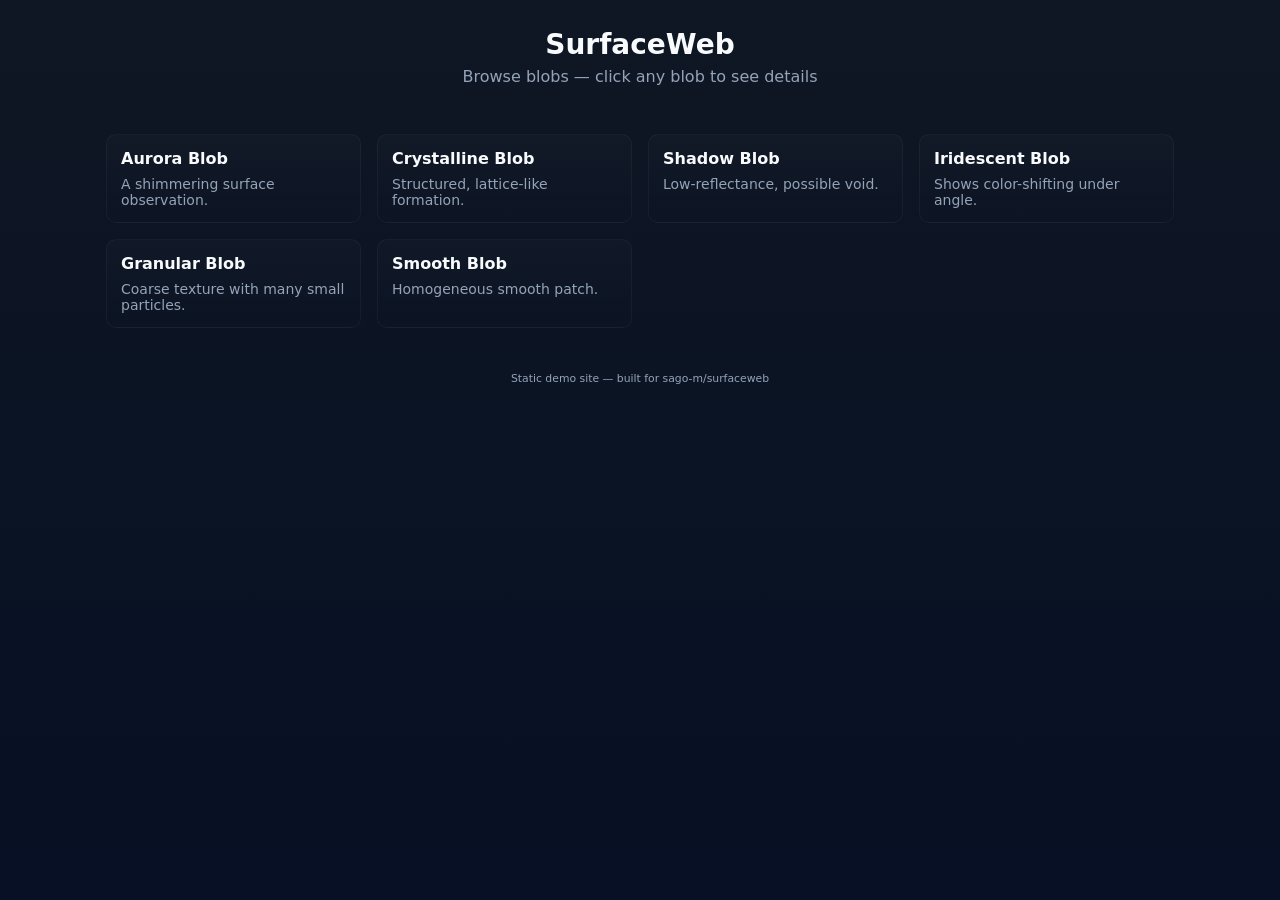
==== index.html @ c06bac4c "Add static two-page blobs website (landing + blob detail)" ====
<!doctype html>
<html lang="en">
<head>
  <meta charset="utf-8" />
  <meta name="viewport" content="width=device-width,initial-scale=1" />
  <title>SurfaceWeb — Blobs</title>
  <link rel="stylesheet" href="/css/styles.css" />
</head>
<body>
  <header class="site-header">
    <h1>SurfaceWeb</h1>
    <p class="tagline">Browse blobs — click any blob to see details</p>
  </header>

  <main class="container">
    <section id="blobs" class="grid"></section>
  </main>

  <footer class="site-footer">
    <small>Static demo site — built for sago-m/surfaceweb</small>
  </footer>

  <script src="/js/main.js"></script>
</body>
</html>
---- css/styles.css ----
/* Simple responsive styles for the blobs demo */
:root{
  --bg:#0f1724;
  --card:#0b1220;
  --muted:#94a3b8;
  --accent:#38bdf8;
  --white:#f8fafc;
}
*{box-sizing:border-box}
html,body{height:100%}
body{
  margin:0;
  font-family:Inter,Segoe UI,Roboto,system-ui,-apple-system,"Helvetica Neue",Arial;
  background:linear-gradient(180deg,var(--bg),#071024);
  color:var(--white);
}
.container{max-width:1100px;margin:24px auto;padding:0 16px}
.site-header{padding:28px 16px 8px;text-align:center}
.site-header h1{margin:0;font-size:28px}
.tagline{color:var(--muted);margin-top:6px}
.grid{
  display:grid;
  grid-template-columns:repeat(auto-fill,minmax(220px,1fr));
  gap:16px;
  margin-top:20px;
}
.card{
  background:linear-gradient(180deg,rgba(255,255,255,0.02),transparent);
  border:1px solid rgba(255,255,255,0.04);
  padding:14px;
  border-radius:10px;
  text-decoration:none;color:inherit;display:block;
  transition:transform .12s ease,box-shadow .12s ease;
}
.card:hover{transform:translateY(-6px);box-shadow:0 8px 30px rgba(2,6,23,0.6)}
.card .title{font-weight:600;margin-bottom:8px}
.card .summary{color:var(--muted);font-size:14px}
.blob-detail{background:var(--card);padding:18px;border-radius:10px;border:1px solid rgba(255,255,255,0.03)}
.blob-meta{color:var(--muted);font-size:13px;margin-bottom:12px}
.back-link{display:inline-block;margin-top:8px;color:var(--accent);text-decoration:none}
.site-footer{text-align:center;padding:18px 8px;color:var(--muted);font-size:13px}
@media (max-width:420px){.site-header h1{font-size:20px}}
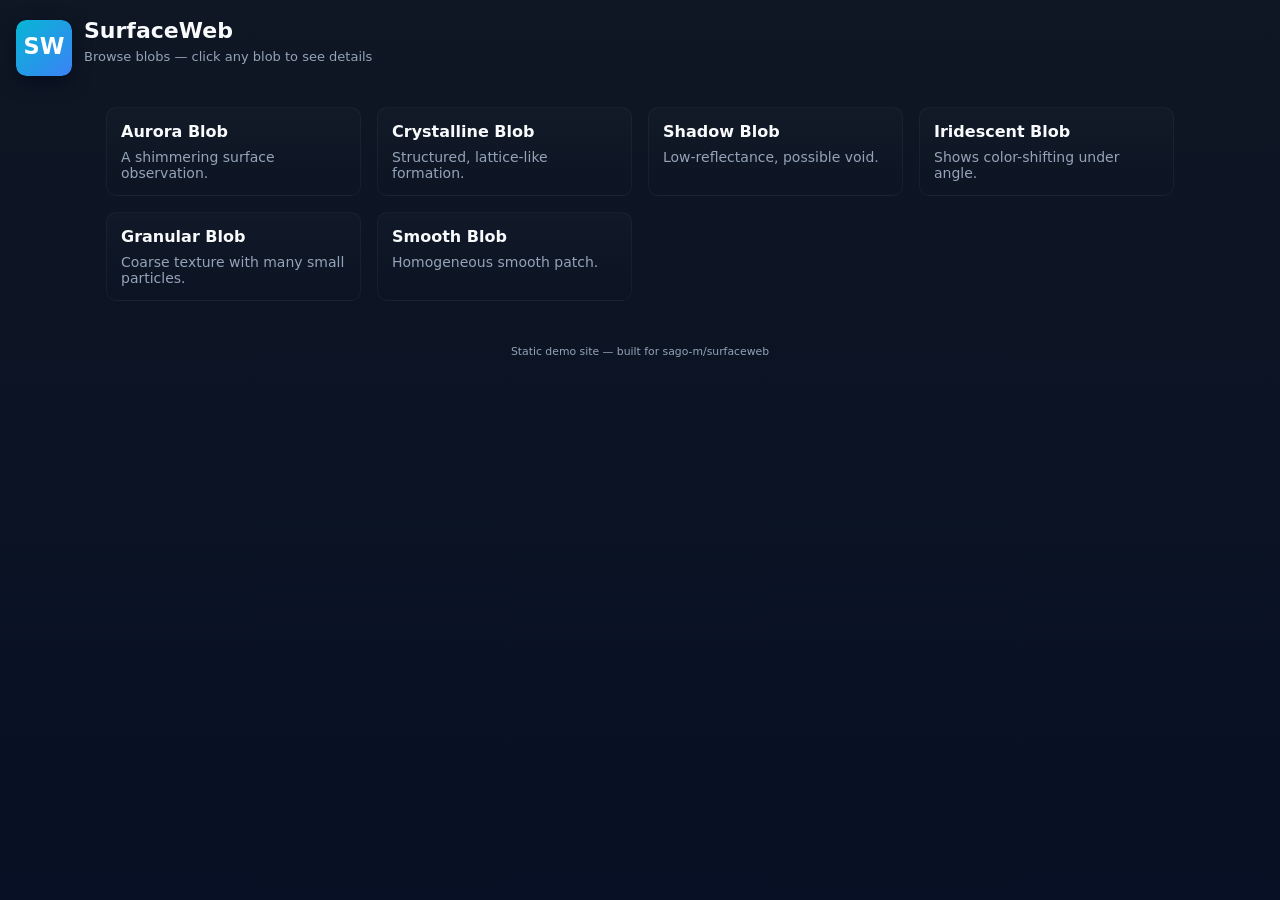
==== commit e85f0b1f: "Add SurfaceWeb logo and header styling" ====
--- a/index.html
+++ b/index.html
@@ -4,12 +4,18 @@
   <meta charset="utf-8" />
   <meta name="viewport" content="width=device-width,initial-scale=1" />
   <title>SurfaceWeb — Blobs</title>
-  <link rel="stylesheet" href="/css/styles.css" />
+  <link rel="icon" href="assets/logo.svg" />
+  <link rel="stylesheet" href="css/styles.css" />
 </head>
 <body>
   <header class="site-header">
-    <h1>SurfaceWeb</h1>
-    <p class="tagline">Browse blobs — click any blob to see details</p>
+    <a class="brand" href="index.html" aria-label="SurfaceWeb home">
+      <img class="logo" src="assets/logo.svg" alt="SurfaceWeb logo" />
+      <div class="brand-text">
+        <h1>SurfaceWeb</h1>
+        <p class="tagline">Browse blobs — click any blob to see details</p>
+      </div>
+    </a>
   </header>
 
   <main class="container">
@@ -20,6 +26,6 @@
     <small>Static demo site — built for sago-m/surfaceweb</small>
   </footer>
 
-  <script src="/js/main.js"></script>
+  <script src="js/main.js"></script>
 </body>
 </html>
--- a/css/styles.css
+++ b/css/styles.css
@@ -15,9 +15,11 @@
   color:var(--white);
 }
 .container{max-width:1100px;margin:24px auto;padding:0 16px}
-.site-header{padding:28px 16px 8px;text-align:center}
-.site-header h1{margin:0;font-size:28px}
-.tagline{color:var(--muted);margin-top:6px}
+.site-header{padding:18px 16px 6px;}
+.site-header .brand{display:flex;align-items:center;gap:12px;text-decoration:none;color:inherit}
+.logo{width:56px;height:56px;flex:0 0 56px;border-radius:10px;box-shadow:0 6px 18px rgba(2,6,23,0.6)}
+.brand-text h1{margin:0;font-size:22px}
+.brand-text .tagline{color:var(--muted);margin-top:6px;font-size:13px}
 .grid{
   display:grid;
   grid-template-columns:repeat(auto-fill,minmax(220px,1fr));
@@ -39,4 +41,7 @@
 .blob-meta{color:var(--muted);font-size:13px;margin-bottom:12px}
 .back-link{display:inline-block;margin-top:8px;color:var(--accent);text-decoration:none}
 .site-footer{text-align:center;padding:18px 8px;color:var(--muted);font-size:13px}
-@media (max-width:420px){.site-header h1{font-size:20px}}
+@media (max-width:720px){
+  .brand-text h1{font-size:18px}
+}
+@media (max-width:420px){.brand-text h1{font-size:16px}.logo{width:44px;height:44px}}
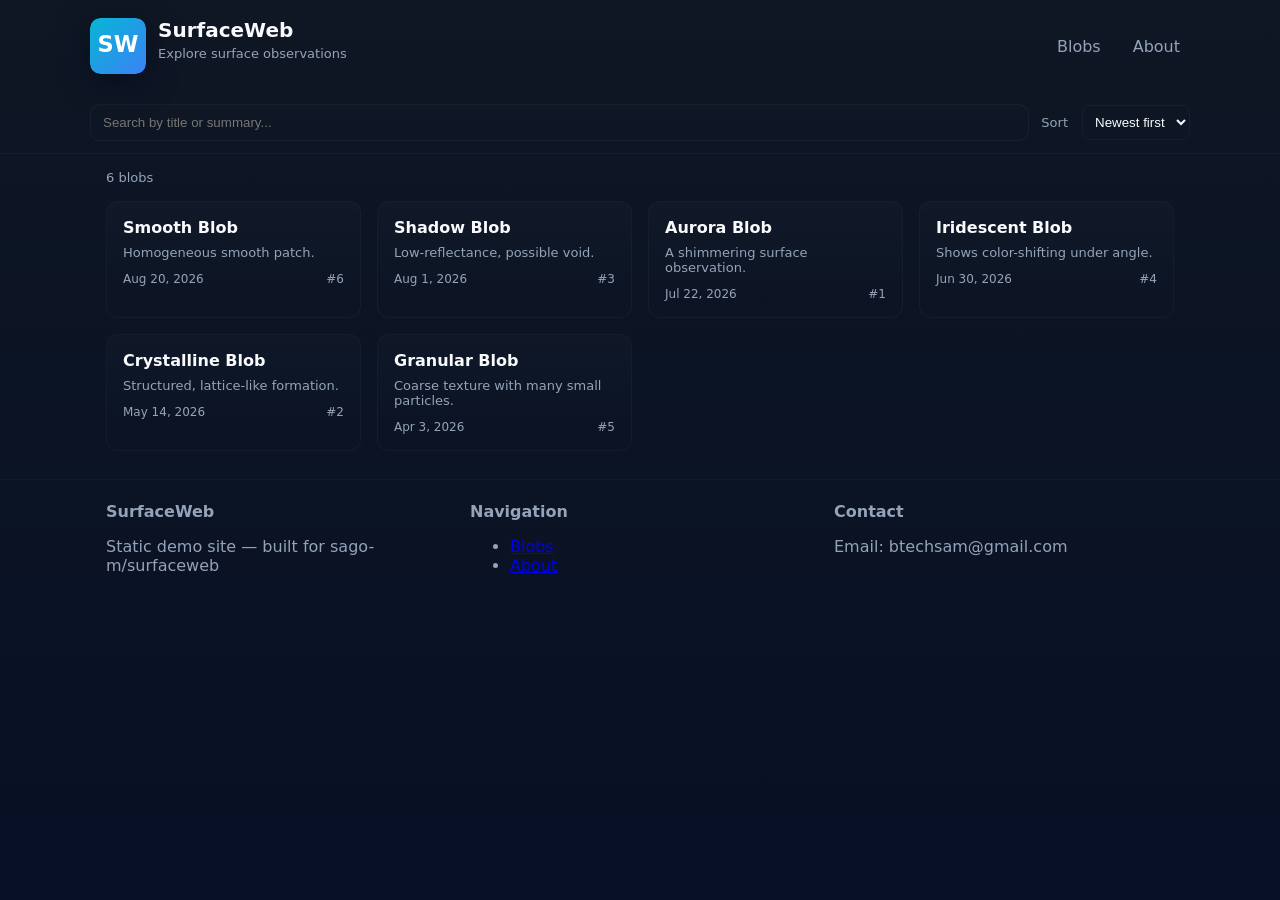
==== commit 7b161531: "Enrich UI with header/footer, add search and sorting by published date" ====
--- a/index.html
+++ b/index.html
@@ -9,21 +9,62 @@
 </head>
 <body>
   <header class="site-header">
-    <a class="brand" href="index.html" aria-label="SurfaceWeb home">
-      <img class="logo" src="assets/logo.svg" alt="SurfaceWeb logo" />
-      <div class="brand-text">
-        <h1>SurfaceWeb</h1>
-        <p class="tagline">Browse blobs — click any blob to see details</p>
+    <div class="container header-inner">
+      <a class="brand" href="index.html" aria-label="SurfaceWeb home">
+        <img class="logo" src="assets/logo.svg" alt="SurfaceWeb logo" />
+        <div class="brand-text">
+          <h1>SurfaceWeb</h1>
+          <p class="tagline">Explore surface observations</p>
+        </div>
+      </a>
+
+      <nav class="main-nav" aria-label="Main navigation">
+        <a href="index.html" class="nav-link">Blobs</a>
+        <a href="#" class="nav-link">About</a>
+      </nav>
+    </div>
+
+    <div class="container header-toolbar">
+      <div class="toolbar-left">
+        <label for="search" class="visually-hidden">Search blobs</label>
+        <input id="search" type="search" placeholder="Search by title or summary..." />
       </div>
-    </a>
+      <div class="toolbar-right">
+        <label for="sort" class="sort-label">Sort</label>
+        <select id="sort" aria-label="Sort blobs">
+          <option value="newest">Newest first</option>
+          <option value="oldest">Oldest first</option>
+          <option value="title-asc">Title A–Z</option>
+        </select>
+      </div>
+    </div>
   </header>
 
   <main class="container">
-    <section id="blobs" class="grid"></section>
+    <div class="results-header">
+      <div id="result-count" class="result-count"></div>
+    </div>
+    <section id="blobs" class="grid" aria-live="polite"></section>
   </main>
 
   <footer class="site-footer">
-    <small>Static demo site — built for sago-m/surfaceweb</small>
+    <div class="container footer-inner">
+      <div class="footer-col">
+        <h4>SurfaceWeb</h4>
+        <p class="muted">Static demo site — built for sago-m/surfaceweb</p>
+      </div>
+      <div class="footer-col">
+        <h4>Navigation</h4>
+        <ul>
+          <li><a href="index.html">Blobs</a></li>
+          <li><a href="#">About</a></li>
+        </ul>
+      </div>
+      <div class="footer-col">
+        <h4>Contact</h4>
+        <p class="muted">Email: btechsam@gmail.com</p>
+      </div>
+    </div>
   </footer>
 
   <script src="js/main.js"></script>
--- a/css/styles.css
+++ b/css/styles.css
@@ -1,10 +1,13 @@
-/* Simple responsive styles for the blobs demo */
+/* Modern enriched UI styles for SurfaceWeb */
 :root{
   --bg:#0f1724;
+  --surface:#071028;
   --card:#0b1220;
   --muted:#94a3b8;
   --accent:#38bdf8;
+  --accent-2:#06b6d4;
   --white:#f8fafc;
+  --glass: rgba(255,255,255,0.03);
 }
 *{box-sizing:border-box}
 html,body{height:100%}
@@ -13,35 +16,57 @@
   font-family:Inter,Segoe UI,Roboto,system-ui,-apple-system,"Helvetica Neue",Arial;
   background:linear-gradient(180deg,var(--bg),#071024);
   color:var(--white);
+  -webkit-font-smoothing:antialiased;
+  -moz-osx-font-smoothing:grayscale;
 }
-.container{max-width:1100px;margin:24px auto;padding:0 16px}
-.site-header{padding:18px 16px 6px;}
-.site-header .brand{display:flex;align-items:center;gap:12px;text-decoration:none;color:inherit}
-.logo{width:56px;height:56px;flex:0 0 56px;border-radius:10px;box-shadow:0 6px 18px rgba(2,6,23,0.6)}
-.brand-text h1{margin:0;font-size:22px}
-.brand-text .tagline{color:var(--muted);margin-top:6px;font-size:13px}
+.container{max-width:1100px;margin:0 auto;padding:0 16px}
+.header-inner{display:flex;align-items:center;justify-content:space-between;padding:18px 0}
+.site-header{border-bottom:1px solid rgba(255,255,255,0.03);margin-bottom:8px}
+.brand{display:flex;align-items:center;gap:12px;text-decoration:none;color:inherit}
+.logo{width:56px;height:56px;flex:0 0 56px;border-radius:10px;box-shadow:0 8px 30px rgba(2,6,23,0.6)}
+.brand-text h1{margin:0;font-size:20px}
+.brand-text .tagline{color:var(--muted);margin-top:4px;font-size:13px}
+.main-nav{display:flex;gap:12px}
+.nav-link{color:var(--muted);text-decoration:none;padding:8px 10px;border-radius:8px}
+.nav-link:hover{background:var(--glass);color:var(--white)}
+.header-toolbar{display:flex;justify-content:space-between;align-items:center;padding:12px 0}
+.toolbar-left{flex:1;margin-right:12px}
+#search{width:100%;padding:10px 12px;border-radius:10px;border:1px solid rgba(255,255,255,0.04);background:linear-gradient(180deg,rgba(255,255,255,0.01),transparent);color:var(--white)}
+.toolbar-right{display:flex;align-items:center;gap:8px}
+.sort-label{color:var(--muted);font-size:13px;margin-right:6px}
+#sort{padding:8px;border-radius:8px;border:1px solid rgba(255,255,255,0.04);background:transparent;color:var(--white)}
+.results-header{padding:8px 0}
+.result-count{color:var(--muted);font-size:13px}
 .grid{
   display:grid;
   grid-template-columns:repeat(auto-fill,minmax(220px,1fr));
   gap:16px;
-  margin-top:20px;
+  margin-top:8px;
 }
 .card{
   background:linear-gradient(180deg,rgba(255,255,255,0.02),transparent);
   border:1px solid rgba(255,255,255,0.04);
-  padding:14px;
-  border-radius:10px;
+  padding:16px;
+  border-radius:12px;
   text-decoration:none;color:inherit;display:block;
-  transition:transform .12s ease,box-shadow .12s ease;
+  transition:transform .14s ease,box-shadow .14s ease;background-clip:padding-box;
 }
-.card:hover{transform:translateY(-6px);box-shadow:0 8px 30px rgba(2,6,23,0.6)}
-.card .title{font-weight:600;margin-bottom:8px}
-.card .summary{color:var(--muted);font-size:14px}
-.blob-detail{background:var(--card);padding:18px;border-radius:10px;border:1px solid rgba(255,255,255,0.03)}
+.card:hover{transform:translateY(-8px);box-shadow:0 12px 40px rgba(2,6,23,0.6)}
+.card .title{font-weight:700;margin-bottom:8px;font-size:16px}
+.card .summary{color:var(--muted);font-size:13px;margin-bottom:12px}
+.card .meta{display:flex;justify-content:space-between;align-items:center;color:var(--muted);font-size:12px}
+.blob-detail{background:var(--card);padding:22px;border-radius:12px;border:1px solid rgba(255,255,255,0.03)}
 .blob-meta{color:var(--muted);font-size:13px;margin-bottom:12px}
-.back-link{display:inline-block;margin-top:8px;color:var(--accent);text-decoration:none}
-.site-footer{text-align:center;padding:18px 8px;color:var(--muted);font-size:13px}
+.blob-body{line-height:1.6;color:var(--white);}
+.back-link{display:inline-block;margin-top:12px;color:var(--accent);text-decoration:none}
+.site-footer{margin-top:28px;border-top:1px solid rgba(255,255,255,0.03);padding:22px 0;color:var(--muted)}
+.footer-inner{display:flex;gap:24px;align-items:flex-start}
+.footer-col{flex:1}
+.footer-col h4{margin:0 0 8px 0}
+.muted{color:var(--muted)}
+.visually-hidden{position:absolute!important;height:1px;width:1px;overflow:hidden;clip:rect(1px,1px,1px,1px);white-space:nowrap}
 @media (max-width:720px){
-  .brand-text h1{font-size:18px}
+  .header-inner{flex-direction:column;align-items:flex-start;gap:12px}
+  .footer-inner{flex-direction:column}
 }
-@media (max-width:420px){.brand-text h1{font-size:16px}.logo{width:44px;height:44px}}
+@media (max-width:420px){.logo{width:44px;height:44px}.brand-text h1{font-size:16px}}
